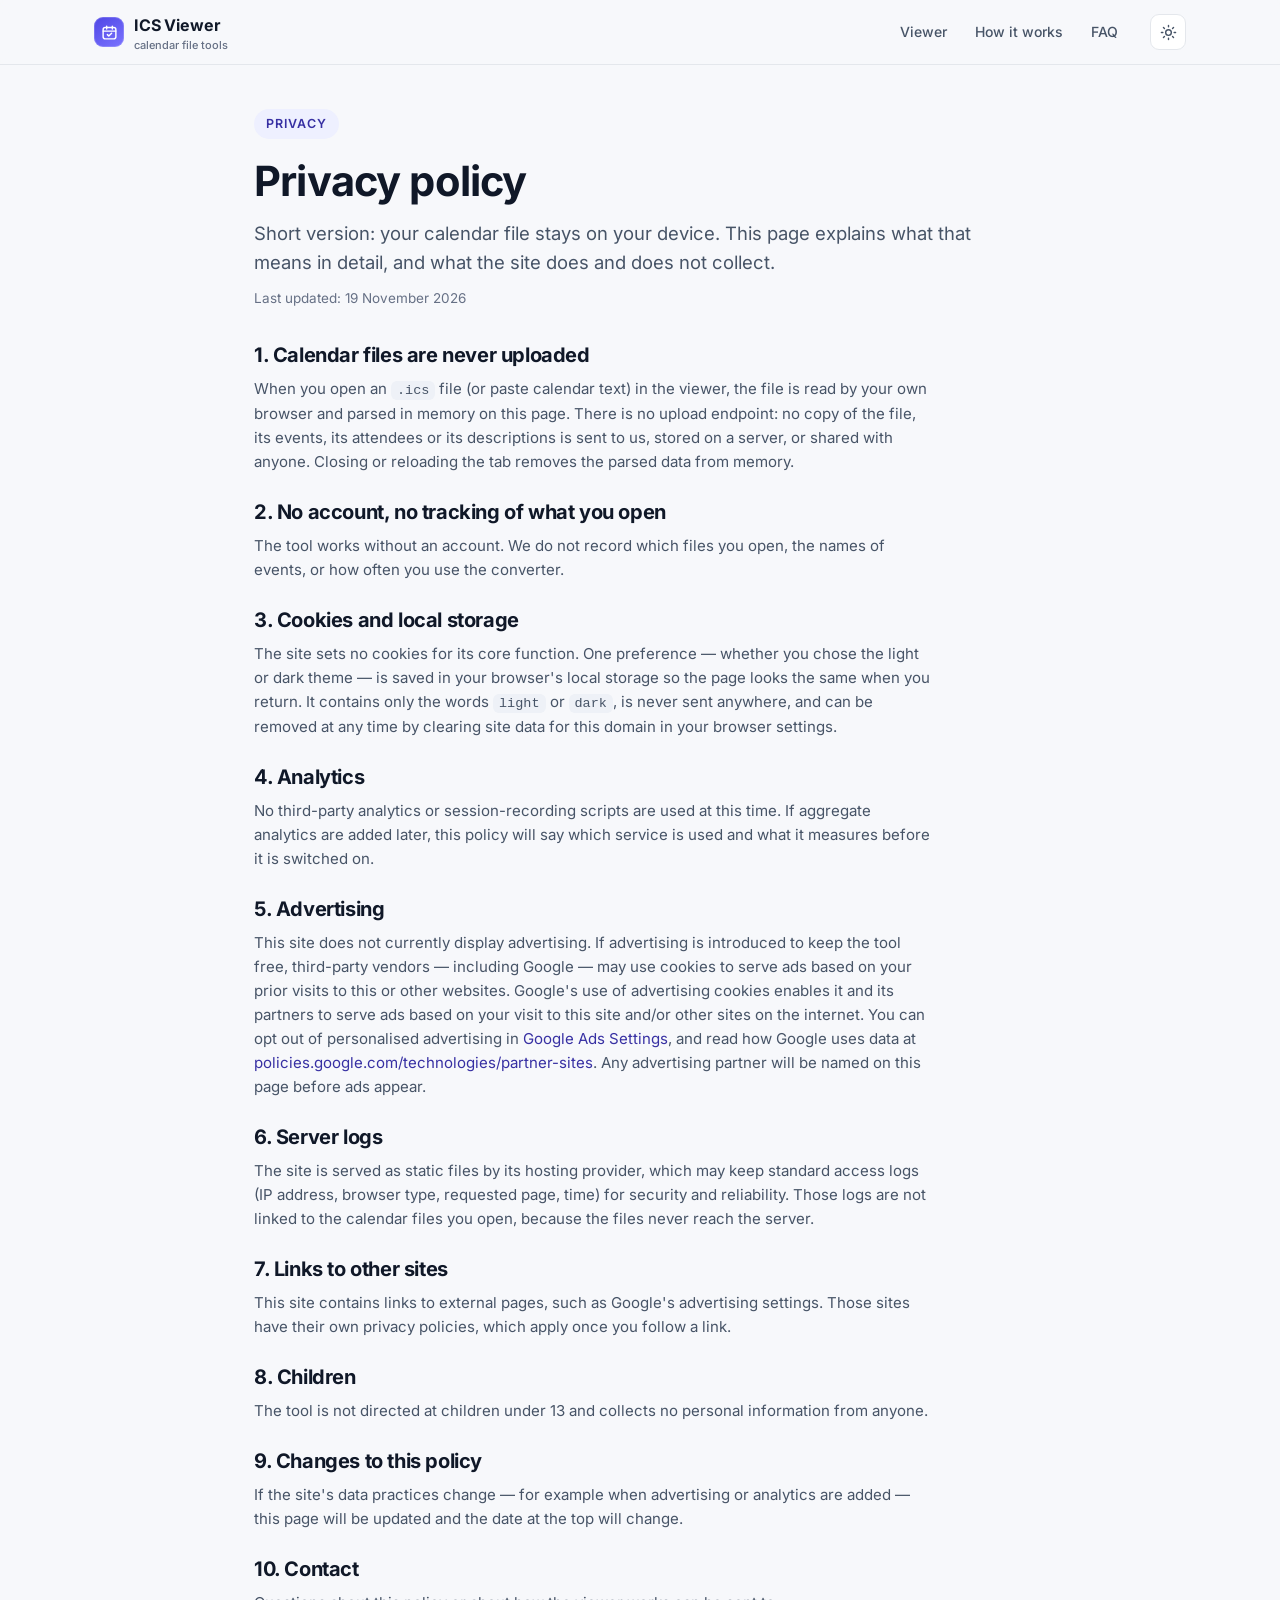
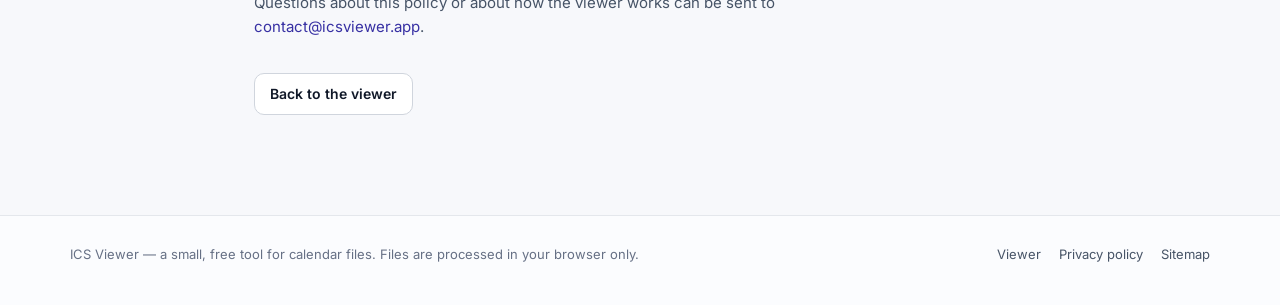
==== privacy.html @ 4d9de9e8 "ICS Viewer & Converter: static site for GitHub Pages Adds the English .ics viewer / RFC 5545 validat" ====
<!DOCTYPE html>
<html lang="en">
<head>
<meta charset="utf-8">
<meta name="viewport" content="width=device-width, initial-scale=1">
<title>Privacy Policy — ICS Viewer</title>
<meta name="description" content="How ICS Viewer handles calendar files: everything is parsed in your browser, nothing is uploaded, and no account is required.">
<link rel="canonical" href="https://marcj81.github.io/ics-viewer-online/privacy.html">
<meta name="robots" content="index, follow">
<meta name="color-scheme" content="light dark">
<meta name="theme-color" content="#4f46e5">
<link rel="icon" href="favicon.svg" type="image/svg+xml">
<link rel="preload" href="assets/fonts/inter-latin.woff2" as="font" type="font/woff2" crossorigin>
<link rel="stylesheet" href="assets/styles.css">
</head>
<body>
<header class="site-header">
  <div class="wrap header-inner">
    <a class="brand" href="./" aria-label="ICS Viewer home">
      <span class="brand-mark" aria-hidden="true">
        <svg viewBox="0 0 24 24" fill="none" stroke="currentColor" stroke-width="2" stroke-linecap="round" stroke-linejoin="round"><rect x="3" y="5" width="18" height="16" rx="3"/><path d="M8 3v4M16 3v4M3 10h18"/><path d="m9 15 2 2 4-4"/></svg>
      </span>
      <span>ICS Viewer<small>calendar file tools</small></span>
    </a>
    <nav class="site-nav" aria-label="Main navigation">
      <a href="index.html#converter">Viewer</a>
      <a href="index.html#how-it-works">How it works</a>
      <a href="index.html#faq">FAQ</a>
    </nav>
    <div class="header-actions">
      <button class="icon-btn" id="theme-toggle" type="button" aria-label="Switch colour theme">
        <svg viewBox="0 0 24 24" fill="none" stroke="currentColor" stroke-width="2" stroke-linecap="round" stroke-linejoin="round" aria-hidden="true"><circle cx="12" cy="12" r="4"/><path d="M12 2v2M12 20v2M4.9 4.9l1.4 1.4M17.7 17.7l1.4 1.4M2 12h2M20 12h2M4.9 19.1l1.4-1.4M17.7 6.3l1.4-1.4"/></svg>
      </button>
    </div>
  </div>
</header>

<main class="wrap" style="max-width: 820px; padding-top: 44px; padding-bottom: 60px">
  <p class="eyebrow">Privacy</p>
  <h1 style="font-size: clamp(1.9rem, 3.4vw, 2.6rem); margin-bottom: 12px">Privacy policy</h1>
  <p class="lede">Short version: your calendar file stays on your device. This page explains what that means
    in detail, and what the site does and does not collect.</p>
  <p style="color: var(--muted); font-size: 13.5px; margin-top: 10px">Last updated: 19 November 2026</p>

  <div class="prose" style="margin-top: 34px">
    <h2 style="font-size: 1.25rem; margin: 26px 0 10px">1. Calendar files are never uploaded</h2>
    <p>When you open an <code>.ics</code> file (or paste calendar text) in the viewer, the file is read by your
      own browser and parsed in memory on this page. There is no upload endpoint: no copy of the file, its
      events, its attendees or its descriptions is sent to us, stored on a server, or shared with anyone.
      Closing or reloading the tab removes the parsed data from memory.</p>

    <h2 style="font-size: 1.25rem; margin: 26px 0 10px">2. No account, no tracking of what you open</h2>
    <p>The tool works without an account. We do not record which files you open, the names of events, or how
      often you use the converter.</p>

    <h2 style="font-size: 1.25rem; margin: 26px 0 10px">3. Cookies and local storage</h2>
    <p>The site sets no cookies for its core function. One preference — whether you chose the light or dark
      theme — is saved in your browser's local storage so the page looks the same when you return. It contains
      only the words <code>light</code> or <code>dark</code>, is never sent anywhere, and can be removed at any
      time by clearing site data for this domain in your browser settings.</p>

    <h2 style="font-size: 1.25rem; margin: 26px 0 10px">4. Analytics</h2>
    <p>No third-party analytics or session-recording scripts are used at this time. If aggregate analytics are
      added later, this policy will say which service is used and what it measures before it is switched on.</p>

    <h2 style="font-size: 1.25rem; margin: 26px 0 10px">5. Advertising</h2>
    <p>This site does not currently display advertising. If advertising is introduced to keep the tool free,
      third-party vendors — including Google — may use cookies to serve ads based on your prior visits to this
      or other websites. Google's use of advertising cookies enables it and its partners to serve ads based on
      your visit to this site and/or other sites on the internet. You can opt out of personalised advertising
      in <a href="https://adssettings.google.com" rel="noopener nofollow" target="_blank">Google Ads Settings</a>,
      and read how Google uses data at
      <a href="https://policies.google.com/technologies/partner-sites" rel="noopener nofollow" target="_blank">policies.google.com/technologies/partner-sites</a>.
      Any advertising partner will be named on this page before ads appear.</p>

    <h2 style="font-size: 1.25rem; margin: 26px 0 10px">6. Server logs</h2>
    <p>The site is served as static files by its hosting provider, which may keep standard access logs
      (IP address, browser type, requested page, time) for security and reliability. Those logs are not linked
      to the calendar files you open, because the files never reach the server.</p>

    <h2 style="font-size: 1.25rem; margin: 26px 0 10px">7. Links to other sites</h2>
    <p>This site contains links to external pages, such as Google's advertising settings. Those sites have
      their own privacy policies, which apply once you follow a link.</p>

    <h2 style="font-size: 1.25rem; margin: 26px 0 10px">8. Children</h2>
    <p>The tool is not directed at children under 13 and collects no personal information from anyone.</p>

    <h2 style="font-size: 1.25rem; margin: 26px 0 10px">9. Changes to this policy</h2>
    <p>If the site's data practices change — for example when advertising or analytics are added — this page
      will be updated and the date at the top will change.</p>

    <h2 style="font-size: 1.25rem; margin: 26px 0 10px">10. Contact</h2>
    <!-- Replace this address with the site's own contact mailbox before publishing. -->
    <p>Questions about this policy or about how the viewer works can be sent to
      <a href="mailto:contact@icsviewer.app">contact@icsviewer.app</a>.</p>
  </div>

  <p style="margin-top: 34px"><a class="btn btn-outline" href="index.html">Back to the viewer</a></p>
</main>

<footer class="site-footer">
  <div class="footer-inner">
    <p>ICS Viewer — a small, free tool for calendar files. Files are processed in your browser only.</p>
    <nav class="footer-links" aria-label="Footer">
      <a href="index.html">Viewer</a>
      <a href="privacy.html">Privacy policy</a>
      <a href="sitemap.xml">Sitemap</a>
    </nav>
  </div>
</footer>

<script>
  (function () {
    var btn = document.getElementById('theme-toggle');
    var stored = null;
    try { stored = localStorage.getItem('icsv-theme'); } catch (e) { stored = null; }
    if (stored) document.documentElement.setAttribute('data-theme', stored);
    btn.addEventListener('click', function () {
      var current = document.documentElement.getAttribute('data-theme');
      var prefersDark = window.matchMedia && window.matchMedia('(prefers-color-scheme: dark)').matches;
      var isDark = current === 'dark' || (!current && prefersDark);
      var next = isDark ? 'light' : 'dark';
      document.documentElement.setAttribute('data-theme', next);
      try { localStorage.setItem('icsv-theme', next); } catch (e) {}
    });
  })();
</script>
</body>
</html>
---- assets/styles.css ----
/* ==========================================================================
   ICS Viewer & Converter — styles
   Hand-written CSS, no frameworks, no external fonts.
   ========================================================================== */

/* Self-hosted variable font (SIL Open Font License). No CDN: served from this folder. */
@font-face {
  font-family: "Inter";
  font-style: normal;
  font-weight: 400 700;
  font-display: swap;
  src: url("fonts/inter-latin.woff2") format("woff2");
  unicode-range: U+0000-00FF, U+0131, U+0152-0153, U+02BB-02BC, U+02C6, U+02DA, U+02DC,
    U+0304, U+0308, U+0329, U+2000-206F, U+20AC, U+2122, U+2191, U+2193, U+2212, U+2215, U+FEFF, U+FFFD;
}
@font-face {
  font-family: "Inter";
  font-style: normal;
  font-weight: 400 700;
  font-display: swap;
  src: url("fonts/inter-latin-ext.woff2") format("woff2");
  unicode-range: U+0100-02BA, U+02BD-02C5, U+02C7-02CC, U+02CE-02D7, U+02DD-02FF, U+0304,
    U+0308, U+0329, U+1D00-1DBF, U+1E00-1E9F, U+1EF2-1EFF, U+2020, U+20A0-20AB, U+20AD-20C4, U+2113,
    U+2C60-2C7F, U+A720-A7FF;
}

:root {
  --bg: #f7f8fb;
  --bg-soft: #eef1f7;
  --surface: #ffffff;
  --surface-2: #fbfcfe;
  --text: #101828;
  --text-soft: #475467;
  --muted: #667085;
  --border: #e4e7ec;
  --border-strong: #d0d5dd;
  --accent: #4f46e5;
  --accent-hover: #4338ca;
  --accent-soft: #eef0ff;
  --accent-text: #3730a3;
  --teal: #0f766e;
  --teal-soft: #e6f6f3;
  --amber: #b54708;
  --amber-soft: #fff4e5;
  --red: #b42318;
  --red-soft: #fef3f2;
  --green: #067647;
  --green-soft: #ecfdf3;
  --violet: #6941c6;
  --violet-soft: #f4f0ff;
  --shadow-sm: 0 1px 2px rgba(16, 24, 40, 0.05);
  --shadow-md: 0 1px 3px rgba(16, 24, 40, 0.06), 0 14px 34px -16px rgba(16, 24, 40, 0.18);
  --radius: 14px;
  --radius-lg: 20px;
  --font: "Inter", system-ui, -apple-system, BlinkMacSystemFont, "Segoe UI", Roboto,
    "Helvetica Neue", Arial, "Liberation Sans", "Noto Sans", "Apple SD Gothic Neo", "Noto Sans KR", sans-serif;
  --mono: ui-monospace, SFMono-Regular, "SF Mono", Menlo, Consolas, "Liberation Mono", monospace;
  --max: 1140px;
}

:root[data-theme="dark"],
:root:not([data-theme="light"]) {
  color-scheme: light;
}

@media (prefers-color-scheme: dark) {
  :root:not([data-theme="light"]) {
    --bg: #0b0f19;
    --bg-soft: #111827;
    --surface: #111827;
    --surface-2: #0f1523;
    --text: #f3f5f9;
    --text-soft: #c3cad6;
    --muted: #98a2b3;
    --border: #222b3a;
    --border-strong: #2f3a4c;
    --accent: #8b83ff;
    --accent-hover: #a29bff;
    --accent-soft: #1c1b3a;
    --accent-text: #c7c2ff;
    --teal: #5eead4;
    --teal-soft: #102a28;
    --amber: #fdb022;
    --amber-soft: #2a1f0c;
    --red: #fda29b;
    --red-soft: #2b1412;
    --green: #75e0a7;
    --green-soft: #0d2419;
    --violet: #c3b5fd;
    --violet-soft: #1e1a33;
    --shadow-sm: 0 1px 2px rgba(0, 0, 0, 0.4);
    --shadow-md: 0 1px 3px rgba(0, 0, 0, 0.5), 0 18px 40px -18px rgba(0, 0, 0, 0.8);
    color-scheme: dark;
  }
}

:root[data-theme="dark"] {
  --bg: #0b0f19;
  --bg-soft: #111827;
  --surface: #111827;
  --surface-2: #0f1523;
  --text: #f3f5f9;
  --text-soft: #c3cad6;
  --muted: #98a2b3;
  --border: #222b3a;
  --border-strong: #2f3a4c;
  --accent: #8b83ff;
  --accent-hover: #a29bff;
  --accent-soft: #1c1b3a;
  --accent-text: #c7c2ff;
  --teal: #5eead4;
  --teal-soft: #102a28;
  --amber: #fdb022;
  --amber-soft: #2a1f0c;
  --red: #fda29b;
  --red-soft: #2b1412;
  --green: #75e0a7;
  --green-soft: #0d2419;
  --violet: #c3b5fd;
  --violet-soft: #1e1a33;
  --shadow-sm: 0 1px 2px rgba(0, 0, 0, 0.4);
  --shadow-md: 0 1px 3px rgba(0, 0, 0, 0.5), 0 18px 40px -18px rgba(0, 0, 0, 0.8);
  color-scheme: dark;
}

*,
*::before,
*::after { box-sizing: border-box; }

[hidden] { display: none !important; }

html { -webkit-text-size-adjust: 100%; scroll-behavior: smooth; scroll-padding-top: 76px; }
@media (prefers-reduced-motion: reduce) {
  html { scroll-behavior: auto; }
  * { animation-duration: 0.001ms !important; transition-duration: 0.001ms !important; }
}

body {
  margin: 0;
  background: var(--bg);
  color: var(--text);
  font-family: var(--font);
  font-size: 16px;
  line-height: 1.6;
  -webkit-font-smoothing: antialiased;
}

h1, h2, h3, h4 { margin: 0; font-weight: 700; letter-spacing: -0.02em; line-height: 1.2; }
p { margin: 0; }
a { color: var(--accent-text); text-decoration: none; }
a:hover { text-decoration: underline; }
svg { display: block; }
button { font: inherit; color: inherit; }
:focus-visible {
  outline: 2px solid var(--accent);
  outline-offset: 2px;
  border-radius: 6px;
}

.wrap {
  width: 100%;
  max-width: var(--max);
  margin: 0 auto;
  padding: 0 24px;
}

.sr-only {
  position: absolute;
  width: 1px;
  height: 1px;
  padding: 0;
  margin: -1px;
  overflow: hidden;
  clip: rect(0 0 0 0);
  white-space: nowrap;
  border: 0;
}

.skip-link {
  position: absolute;
  left: 12px;
  top: -60px;
  z-index: 60;
  background: var(--surface);
  color: var(--text);
  padding: 10px 16px;
  border-radius: 10px;
  border: 1px solid var(--border);
  box-shadow: var(--shadow-md);
  transition: top 0.15s ease;
}
.skip-link:focus { top: 12px; }

/* ---------------------------------------------------------------- Header */

.site-header {
  position: sticky;
  top: 0;
  z-index: 40;
  backdrop-filter: saturate(160%) blur(10px);
  background: var(--bg);
  background: color-mix(in srgb, var(--bg) 82%, transparent);
  border-bottom: 1px solid var(--border);
}

.header-inner {
  display: flex;
  align-items: center;
  gap: 20px;
  height: 64px;
}

.brand {
  display: inline-flex;
  align-items: center;
  gap: 10px;
  font-weight: 700;
  font-size: 16px;
  letter-spacing: -0.01em;
  color: var(--text);
  white-space: nowrap;
}
.brand:hover { text-decoration: none; }
.brand-mark {
  width: 30px;
  height: 30px;
  border-radius: 9px;
  display: grid;
  place-items: center;
  background: linear-gradient(145deg, var(--accent), #7b74ff);
  color: #fff;
  box-shadow: inset 0 0 0 1px rgba(255, 255, 255, 0.18);
}
.brand-mark svg { width: 17px; height: 17px; }
.brand small {
  display: block;
  font-size: 11px;
  font-weight: 500;
  color: var(--muted);
  letter-spacing: 0;
  line-height: 1;
  margin-top: 2px;
}

.site-nav {
  display: flex;
  align-items: center;
  gap: 4px;
  margin-left: auto;
}
.site-nav a {
  color: var(--text-soft);
  font-size: 14px;
  font-weight: 500;
  padding: 8px 12px;
  border-radius: 8px;
}
.site-nav a:hover { background: var(--bg-soft); color: var(--text); text-decoration: none; }

.header-actions { display: flex; align-items: center; gap: 8px; }

.privacy-pill {
  display: inline-flex;
  align-items: center;
  gap: 6px;
  font-size: 12px;
  font-weight: 600;
  color: var(--green);
  background: var(--green-soft);
  border: 1px solid var(--border-strong);
  border: 1px solid color-mix(in srgb, var(--green) 22%, var(--border));
  padding: 5px 10px;
  border-radius: 999px;
  white-space: nowrap;
}
.privacy-pill svg { width: 13px; height: 13px; }

.icon-btn {
  width: 36px;
  height: 36px;
  display: grid;
  place-items: center;
  border-radius: 9px;
  border: 1px solid var(--border);
  background: var(--surface);
  color: var(--text-soft);
  cursor: pointer;
}
.icon-btn:hover { background: var(--bg-soft); color: var(--text); }
.icon-btn svg { width: 17px; height: 17px; }

/* ------------------------------------------------------------------ Hero */

.hero { padding: 52px 24px 8px; }

.eyebrow {
  display: inline-flex;
  align-items: center;
  gap: 8px;
  font-size: 12.5px;
  font-weight: 600;
  letter-spacing: 0.08em;
  text-transform: uppercase;
  color: var(--accent-text);
  background: var(--accent-soft);
  border-radius: 999px;
  padding: 5px 12px;
  margin-bottom: 18px;
}

.hero h1 {
  font-size: clamp(1.9rem, 3.5vw, 2.9rem);
  max-width: 25ch;
  line-height: 1.14;
  margin-bottom: 16px;
}
.hero h1 .hl {
  color: var(--accent-text);
  position: relative;
  white-space: nowrap;
}

.lede {
  font-size: clamp(1rem, 1.5vw, 1.15rem);
  color: var(--text-soft);
  max-width: 62ch;
}

.hero-points {
  display: flex;
  flex-wrap: wrap;
  gap: 8px 22px;
  margin: 22px 0 30px;
  padding: 0;
  list-style: none;
  font-size: 13.5px;
  color: var(--muted);
}
.hero-points li { display: inline-flex; align-items: center; gap: 7px; }
.hero-points svg { width: 15px; height: 15px; color: var(--green); flex: none; }

/* ------------------------------------------------------------- Tool card */

.tool-card {
  background: var(--surface);
  border: 1px solid var(--border);
  border-radius: var(--radius-lg);
  box-shadow: var(--shadow-md);
  padding: 18px;
  margin-bottom: 46px;
}

.dropzone {
  position: relative;
  display: grid;
  justify-items: center;
  gap: 10px;
  text-align: center;
  padding: 30px 22px 26px;
  border: 2px dashed var(--border-strong);
  border-radius: 16px;
  background: var(--surface-2);
  transition: border-color 0.15s ease, background 0.15s ease, transform 0.15s ease;
}
.dropzone.is-over {
  border-color: var(--accent);
  background: var(--accent-soft);
}
.dropzone-icon {
  width: 52px;
  height: 52px;
  border-radius: 14px;
  display: grid;
  place-items: center;
  background: var(--accent-soft);
  color: var(--accent-text);
}
.dropzone-icon svg { width: 24px; height: 24px; }
.dz-title { font-size: 17px; font-weight: 650; letter-spacing: -0.01em; }
.dz-sub { font-size: 13.5px; color: var(--muted); max-width: 46ch; }
.dz-sub strong { color: var(--text-soft); font-weight: 600; }
.dz-actions {
  display: flex;
  flex-wrap: wrap;
  justify-content: center;
  gap: 10px;
  margin-top: 8px;
}
.dz-hint { font-size: 12px; color: var(--muted); margin-top: 2px; }

/* Once results exist, the dropzone turns into a slim toolbar so the table leads. */
.tool-card.has-results .dropzone {
  display: flex;
  align-items: center;
  gap: 12px;
  flex-wrap: wrap;
  padding: 10px 14px;
  text-align: left;
  border-style: solid;
  border-width: 1px;
  border-radius: 12px;
}
.tool-card.has-results .dropzone-icon {
  width: 34px;
  height: 34px;
  border-radius: 9px;
  flex: none;
}
.tool-card.has-results .dropzone-icon svg { width: 17px; height: 17px; }
.tool-card.has-results .dz-title { font-size: 14px; font-weight: 600; }
.tool-card.has-results .dz-sub,
.tool-card.has-results .dz-hint { display: none; }
.tool-card.has-results .dz-actions { margin-top: 0; margin-left: auto; }
.tool-card.has-results .btn { padding: 7px 12px; font-size: 13px; }
.tool-card.has-results .tool-card-body { margin-top: 12px; }

/* ---------------------------------------------------------------- Buttons */

.btn {
  display: inline-flex;
  align-items: center;
  justify-content: center;
  gap: 7px;
  padding: 9px 15px;
  border-radius: 10px;
  border: 1px solid transparent;
  font-size: 14px;
  font-weight: 600;
  cursor: pointer;
  background: transparent;
  transition: background 0.14s ease, border-color 0.14s ease, color 0.14s ease;
  white-space: nowrap;
}
.btn svg { width: 15px; height: 15px; flex: none; }
.btn-primary {
  background: var(--accent);
  color: #fff;
  box-shadow: var(--shadow-sm);
}
.btn-primary:hover { background: var(--accent-hover); }
.btn-outline {
  background: var(--surface);
  border-color: var(--border-strong);
  color: var(--text);
}
.btn-outline:hover { background: var(--bg-soft); }
.btn-ghost { color: var(--text-soft); }
.btn-ghost:hover { background: var(--bg-soft); color: var(--text); }
.btn-small { padding: 7px 12px; font-size: 13px; }
.btn-quiet { color: var(--muted); }
.btn[disabled] { opacity: 0.45; cursor: not-allowed; }

/* ------------------------------------------------------------ Paste panel */

.paste-panel {
  margin-top: 14px;
  border: 1px solid var(--border);
  border-radius: var(--radius);
  background: var(--surface-2);
  padding: 16px;
}
.paste-panel label {
  display: block;
  font-size: 13px;
  font-weight: 600;
  color: var(--text-soft);
  margin-bottom: 8px;
}
.paste-panel textarea {
  width: 100%;
  min-height: 150px;
  resize: vertical;
  padding: 12px 14px;
  border-radius: 10px;
  border: 1px solid var(--border-strong);
  background: var(--surface);
  color: var(--text);
  font-family: var(--mono);
  font-size: 12.5px;
  line-height: 1.55;
}
.paste-actions { display: flex; gap: 10px; margin-top: 10px; flex-wrap: wrap; }

/* -------------------------------------------------------------- Empty state */

.empty-state {
  display: grid;
  justify-items: center;
  gap: 8px;
  text-align: center;
  padding: 34px 20px;
  color: var(--muted);
}
.empty-state h3 { font-size: 16px; color: var(--text); }
.empty-state p { font-size: 14px; max-width: 44ch; }

/* ------------------------------------------------------------ Source bar */

#results { padding-top: 4px; }

.source-bar {
  display: flex;
  align-items: center;
  gap: 12px;
  flex-wrap: wrap;
  padding: 10px 12px;
  border: 1px solid var(--border);
  background: var(--surface-2);
  border-radius: 12px;
  margin-bottom: 14px;
}
.source-chip {
  display: inline-flex;
  align-items: center;
  gap: 8px;
  font-size: 13.5px;
  font-weight: 600;
  min-width: 0;
}
.source-chip svg { width: 15px; height: 15px; color: var(--accent-text); flex: none; }
.source-chip .file-label {
  overflow: hidden;
  text-overflow: ellipsis;
  white-space: nowrap;
  max-width: 42ch;
}
.source-meta { font-size: 12.5px; color: var(--muted); font-weight: 500; }
.source-actions { margin-left: auto; display: flex; gap: 8px; flex-wrap: wrap; }

.badge {
  display: inline-flex;
  align-items: center;
  gap: 5px;
  font-size: 11px;
  font-weight: 700;
  letter-spacing: 0.03em;
  text-transform: uppercase;
  padding: 3px 8px;
  border-radius: 999px;
  border: 1px solid transparent;
  white-space: nowrap;
}
.badge-sample { background: var(--amber-soft); color: var(--amber); border-color: color-mix(in srgb, var(--amber) 25%, transparent); }
.badge-recurring { background: var(--violet-soft); color: var(--violet); }
.badge-allday { background: var(--accent-soft); color: var(--accent-text); }
.badge-cancelled { background: var(--red-soft); color: var(--red); }
.badge-tentative { background: var(--amber-soft); color: var(--amber); }
.badge-ok { background: var(--green-soft); color: var(--green); }
.badge-warn { background: var(--amber-soft); color: var(--amber); }
.badge-err { background: var(--red-soft); color: var(--red); }

/* ------------------------------------------------------------- Stat cards */

.stat-grid {
  display: grid;
  grid-template-columns: repeat(5, minmax(0, 1fr));
  gap: 10px;
  margin-bottom: 16px;
}
.stat {
  border: 1px solid var(--border);
  background: var(--surface);
  border-radius: 12px;
  padding: 13px 14px;
  min-width: 0;
}
.stat-label {
  display: block;
  font-size: 11.5px;
  font-weight: 600;
  letter-spacing: 0.05em;
  text-transform: uppercase;
  color: var(--muted);
  margin-bottom: 5px;
}
.stat-value {
  display: block;
  font-size: 19px;
  font-weight: 700;
  letter-spacing: -0.02em;
  line-height: 1.25;
  overflow-wrap: anywhere;
}
.stat-value.small { font-size: 14px; font-weight: 650; line-height: 1.5; }
.stat-sub { display: block; font-size: 12px; color: var(--muted); margin-top: 3px; }

/* ---------------------------------------------------------------- Tabs */

.result-tabs {
  display: flex;
  gap: 4px;
  border-bottom: 1px solid var(--border);
  margin-bottom: 14px;
  overflow-x: auto;
}
.result-tabs button {
  position: relative;
  display: inline-flex;
  align-items: center;
  gap: 7px;
  padding: 11px 14px;
  border: 0;
  background: none;
  color: var(--muted);
  font-size: 14px;
  font-weight: 600;
  cursor: pointer;
  white-space: nowrap;
  border-bottom: 2px solid transparent;
  margin-bottom: -1px;
}
.result-tabs button:hover { color: var(--text); }
.result-tabs button[aria-selected="true"] { color: var(--text); border-bottom-color: var(--accent); }
.result-tabs .count {
  font-size: 12px;
  font-weight: 700;
  background: var(--bg-soft);
  color: var(--text-soft);
  border-radius: 999px;
  padding: 1px 7px;
}
.result-tabs .count.is-error { background: var(--red-soft); color: var(--red); }
.result-tabs .count.is-warn { background: var(--amber-soft); color: var(--amber); }

/* -------------------------------------------------------------- Toolbar */

.toolbar {
  display: flex;
  flex-wrap: wrap;
  gap: 8px;
  align-items: center;
  margin-bottom: 12px;
}
.search {
  position: relative;
  flex: 1 1 220px;
  min-width: 180px;
}
.search svg {
  position: absolute;
  left: 11px;
  top: 50%;
  transform: translateY(-50%);
  width: 15px;
  height: 15px;
  color: var(--muted);
  pointer-events: none;
}
.search input {
  width: 100%;
  padding: 9px 12px 9px 34px;
  border-radius: 10px;
  border: 1px solid var(--border-strong);
  background: var(--surface);
  color: var(--text);
  font-size: 14px;
}
.search input::placeholder { color: var(--muted); }

.select-wrap { position: relative; display: inline-flex; }
.select-wrap select {
  appearance: none;
  padding: 9px 30px 9px 11px;
  border-radius: 10px;
  border: 1px solid var(--border-strong);
  background: var(--surface);
  color: var(--text);
  font-size: 13.5px;
  font-weight: 500;
  cursor: pointer;
}
.select-wrap::after {
  content: "";
  position: absolute;
  right: 11px;
  top: 50%;
  width: 6px;
  height: 6px;
  border-right: 1.6px solid var(--muted);
  border-bottom: 1.6px solid var(--muted);
  transform: translateY(-70%) rotate(45deg);
  pointer-events: none;
}

.export-bar {
  display: flex;
  align-items: center;
  gap: 10px;
  flex-wrap: wrap;
  padding: 8px 10px 8px 14px;
  margin-bottom: 12px;
  border: 1px solid var(--border);
  border-radius: 12px;
  background: var(--surface-2);
}
.export-label {
  font-size: 12.5px;
  font-weight: 600;
  letter-spacing: 0.01em;
  color: var(--muted);
}
.export-label #export-scope { color: var(--text-soft); }

.export-group {
  display: flex;
  align-items: center;
  gap: 8px;
  margin-left: auto;
  flex-wrap: wrap;
}
.bom-check {
  display: inline-flex;
  align-items: center;
  gap: 6px;
  font-size: 12.5px;
  color: var(--muted);
  cursor: pointer;
  user-select: none;
}
.bom-check input { accent-color: var(--accent); width: 14px; height: 14px; }

.icon-action {
  display: inline-flex;
  align-items: center;
  gap: 6px;
  padding: 7px 11px;
  border-radius: 9px;
  border: 1px solid var(--border-strong);
  background: var(--surface);
  font-size: 13px;
  font-weight: 600;
  color: var(--text-soft);
  cursor: pointer;
}
.icon-action:hover { background: var(--bg-soft); color: var(--text); }
.icon-action svg { width: 14px; height: 14px; }

/* ---------------------------------------------------------------- Table */

.table-wrap {
  border: 1px solid var(--border);
  border-radius: 12px;
  overflow: hidden;
  background: var(--surface);
}
table.events {
  width: 100%;
  border-collapse: collapse;
  font-size: 14px;
  table-layout: fixed;
}
table.events thead th {
  background: var(--surface-2);
  text-align: left;
  font-size: 11.5px;
  font-weight: 700;
  letter-spacing: 0.05em;
  text-transform: uppercase;
  color: var(--muted);
  padding: 10px 14px;
  border-bottom: 1px solid var(--border);
}
table.events tbody tr { cursor: pointer; }
table.events tbody tr:hover { background: var(--bg-soft); }
table.events tbody tr + tr td { border-top: 1px solid var(--border); }
table.events td {
  padding: 10px 14px;
  vertical-align: top;
  overflow-wrap: anywhere;
}
table.events .col-when { width: 25%; }
table.events .col-when .when-primary { font-weight: 600; white-space: nowrap; }
table.events .col-when .when-secondary { font-size: 12px; color: var(--muted); margin-top: 2px; }
table.events .col-event { width: auto; }
table.events .summary { font-weight: 600; letter-spacing: -0.01em; }
table.events .where { font-size: 12.5px; color: var(--muted); margin-top: 3px; display: flex; align-items: center; gap: 5px; }
table.events .where svg { width: 12px; height: 12px; flex: none; }
table.events .badges { display: flex; flex-wrap: wrap; gap: 5px; margin-top: 6px; }
table.events .col-duration { width: 15%; color: var(--text-soft); font-size: 13px; }
table.events .col-calendar { width: 14%; color: var(--muted); font-size: 12.5px; }
.table-wrap.single-source .col-calendar { display: none; }
table.events .row-end { width: 26px; }
table.events .chev { color: var(--muted); }
table.events .chev svg { width: 15px; height: 15px; }
table.events tbody tr.is-cancelled .summary { text-decoration: line-through; color: var(--muted); }
table.events tbody tr.is-selected { background: var(--accent-soft); }

.table-note {
  font-size: 12.5px;
  color: var(--muted);
  margin-top: 10px;
  line-height: 1.55;
}
.table-note code {
  font-family: var(--mono);
  font-size: 11.5px;
  background: var(--bg-soft);
  padding: 1px 5px;
  border-radius: 5px;
}

/* --------------------------------------------------------- Mobile cards */

.event-cards { display: none; list-style: none; margin: 0; padding: 0; }
.event-card {
  text-align: left;
  width: 100%;
  border: 1px solid var(--border);
  background: var(--surface);
  border-radius: 12px;
  padding: 13px 14px;
  cursor: pointer;
  display: grid;
  gap: 6px;
}
.event-card + .event-card { margin-top: 8px; }
.event-card .ec-when { font-size: 12px; font-weight: 600; color: var(--accent-text); }
.event-card .ec-summary { font-size: 15px; font-weight: 650; letter-spacing: -0.01em; }
.event-card .ec-meta { font-size: 12.5px; color: var(--muted); display: flex; gap: 10px; flex-wrap: wrap; }
.event-card .badges { display: flex; gap: 5px; flex-wrap: wrap; }

/* ------------------------------------------------------------ Validation */

.val-summary {
  display: flex;
  align-items: center;
  gap: 14px;
  flex-wrap: wrap;
  border: 1px solid var(--border);
  border-radius: 12px;
  padding: 16px 18px;
  background: var(--surface);
  margin-bottom: 14px;
}
.val-summary.pass { border-left: 4px solid var(--green); }
.val-summary.warning { border-left: 4px solid var(--amber); }
.val-summary.error { border-left: 4px solid var(--red); }
.val-icon {
  width: 38px;
  height: 38px;
  border-radius: 50%;
  display: grid;
  place-items: center;
  flex: none;
}
.val-summary.pass .val-icon { background: var(--green-soft); color: var(--green); }
.val-summary.warning .val-icon { background: var(--amber-soft); color: var(--amber); }
.val-summary.error .val-icon { background: var(--red-soft); color: var(--red); }
.val-icon svg { width: 20px; height: 20px; }
.val-copy h3 { font-size: 16px; margin-bottom: 2px; }
.val-copy p { font-size: 13.5px; color: var(--muted); }
.val-counts { margin-left: auto; display: flex; gap: 8px; flex-wrap: wrap; }

.val-list { list-style: none; margin: 0; padding: 0; display: grid; gap: 8px; }
.val-item {
  display: grid;
  grid-template-columns: 22px 1fr;
  gap: 10px;
  padding: 12px 14px;
  border: 1px solid var(--border);
  border-radius: 11px;
  background: var(--surface);
  font-size: 13.5px;
}
.val-item .vi-icon { margin-top: 1px; }
.val-item .vi-icon svg { width: 17px; height: 17px; }
.val-item.error { border-left: 3px solid var(--red); }
.val-item.warn { border-left: 3px solid var(--amber); }
.val-item.pass { border-left: 3px solid var(--green); }
.val-item .vi-title { font-weight: 650; letter-spacing: -0.01em; }
.val-item .vi-msg { color: var(--text-soft); margin-top: 2px; }
.val-item .vi-tag {
  font-size: 10.5px;
  font-weight: 700;
  text-transform: uppercase;
  letter-spacing: 0.05em;
  color: var(--muted);
  margin-left: 6px;
}
.val-item.pass .vi-msg { color: var(--muted); }
.val-group-title {
  font-size: 12px;
  font-weight: 700;
  letter-spacing: 0.06em;
  text-transform: uppercase;
  color: var(--muted);
  margin: 16px 0 8px;
}

/* ---------------------------------------------------------------- Dialog */

dialog.event-dialog {
  width: min(560px, calc(100vw - 32px));
  max-height: min(84vh, 760px);
  padding: 0;
  border: 1px solid var(--border);
  border-radius: 18px;
  background: var(--surface);
  color: var(--text);
  box-shadow: 0 30px 70px -20px rgba(16, 24, 40, 0.45);
  overflow: hidden;
}
dialog.event-dialog::backdrop { background: rgba(16, 24, 40, 0.45); backdrop-filter: blur(2px); }
.dialog-head {
  display: flex;
  align-items: flex-start;
  gap: 12px;
  padding: 18px 20px 14px;
  border-bottom: 1px solid var(--border);
}
.dialog-head h3 { font-size: 17px; line-height: 1.35; }
.dialog-head .badges { display: flex; gap: 5px; flex-wrap: wrap; margin-top: 8px; }
.dialog-close {
  margin-left: auto;
  width: 32px;
  height: 32px;
  border-radius: 8px;
  border: 1px solid var(--border);
  background: var(--surface);
  color: var(--muted);
  display: grid;
  place-items: center;
  cursor: pointer;
  flex: none;
}
.dialog-close:hover { background: var(--bg-soft); color: var(--text); }
.dialog-close svg { width: 15px; height: 15px; }
.dialog-body { padding: 16px 20px 22px; overflow-y: auto; max-height: calc(84vh - 90px); }
.detail-grid { display: grid; grid-template-columns: 108px 1fr; gap: 9px 14px; font-size: 13.5px; }
.detail-grid dt { color: var(--muted); font-weight: 600; font-size: 12.5px; }
.detail-grid dd { margin: 0; overflow-wrap: anywhere; }
.detail-block { margin-top: 16px; }
.detail-block h4 {
  font-size: 11.5px;
  font-weight: 700;
  letter-spacing: 0.06em;
  text-transform: uppercase;
  color: var(--muted);
  margin-bottom: 6px;
}
.detail-block .body-text {
  white-space: pre-wrap;
  font-size: 13.5px;
  color: var(--text-soft);
  background: var(--surface-2);
  border: 1px solid var(--border);
  border-radius: 10px;
  padding: 11px 13px;
}
.people { list-style: none; margin: 0; padding: 0; display: grid; gap: 6px; font-size: 13px; }
.people li { display: flex; gap: 8px; align-items: baseline; flex-wrap: wrap; }
.people .role { font-size: 11px; color: var(--muted); text-transform: uppercase; letter-spacing: 0.04em; }
.people .email { font-size: 12px; color: var(--muted); text-transform: none; letter-spacing: 0; }
.dialog-issues { list-style: none; margin: 0; padding: 0; display: grid; gap: 6px; }
.dialog-issues li { font-size: 12.5px; padding: 8px 10px; border-radius: 8px; }
.dialog-issues .error { background: var(--red-soft); color: var(--red); }
.dialog-issues .warning { background: var(--amber-soft); color: var(--amber); }

/* ---------------------------------------------------------------- Toast */

.toast {
  position: fixed;
  right: 24px;
  bottom: 24px;
  transform: translateY(16px);
  background: var(--text);
  color: var(--bg);
  font-size: 13.5px;
  font-weight: 600;
  padding: 11px 18px;
  border-radius: 11px;
  box-shadow: var(--shadow-md);
  opacity: 0;
  pointer-events: none;
  transition: opacity 0.2s ease, transform 0.2s ease;
  z-index: 80;
  max-width: calc(100vw - 32px);
  text-align: center;
}
.toast.show { opacity: 1; transform: translateY(0); }

/* ------------------------------------------------------------ Editorial */

.section { padding: 56px 24px; }
.section-head { max-width: 60ch; margin-bottom: 26px; }
.section-head h2 { font-size: clamp(1.5rem, 2.6vw, 2rem); margin-bottom: 10px; }
.section-head p { color: var(--text-soft); font-size: 15.5px; }

.feature-grid {
  display: grid;
  grid-template-columns: repeat(4, minmax(0, 1fr));
  gap: 14px;
}
.feature {
  border: 1px solid var(--border);
  background: var(--surface);
  border-radius: 14px;
  padding: 20px 18px;
}
.feature-icon {
  width: 38px;
  height: 38px;
  border-radius: 10px;
  display: grid;
  place-items: center;
  background: var(--accent-soft);
  color: var(--accent-text);
  margin-bottom: 12px;
}
.feature-icon svg { width: 19px; height: 19px; }
.feature h3 { font-size: 15px; margin-bottom: 6px; }
.feature p { font-size: 13.5px; color: var(--muted); line-height: 1.6; }

.steps {
  display: grid;
  grid-template-columns: repeat(3, minmax(0, 1fr));
  gap: 16px;
  counter-reset: step;
  list-style: none;
  padding: 0;
  margin: 0;
}
.steps li {
  position: relative;
  padding: 20px 18px 18px 18px;
  border: 1px solid var(--border);
  background: var(--surface);
  border-radius: 14px;
}
.steps li::before {
  counter-increment: step;
  content: counter(step);
  display: inline-grid;
  place-items: center;
  width: 26px;
  height: 26px;
  border-radius: 8px;
  background: var(--accent);
  color: #fff;
  font-size: 13px;
  font-weight: 700;
  margin-bottom: 10px;
}
.steps h3 { font-size: 15px; margin-bottom: 6px; }
.steps p { font-size: 13.5px; color: var(--muted); }

.prose { max-width: 68ch; }
.prose p + p { margin-top: 14px; }
.prose p { color: var(--text-soft); font-size: 15px; }
.prose code {
  font-family: var(--mono);
  font-size: 0.9em;
  background: var(--bg-soft);
  padding: 2px 6px;
  border-radius: 6px;
}

.props-table {
  width: 100%;
  border-collapse: collapse;
  font-size: 14px;
  border: 1px solid var(--border);
  border-radius: 12px;
  overflow: hidden;
  background: var(--surface);
}
.props-table th, .props-table td {
  text-align: left;
  padding: 11px 14px;
  border-bottom: 1px solid var(--border);
  vertical-align: top;
}
.props-table thead th {
  background: var(--surface-2);
  font-size: 11.5px;
  letter-spacing: 0.05em;
  text-transform: uppercase;
  color: var(--muted);
}
.props-table tr:last-child td { border-bottom: 0; }
.props-table code { font-family: var(--mono); font-size: 12.5px; font-weight: 600; color: var(--text); }
.props-table td:last-child { color: var(--muted); }

.faq-list { display: grid; gap: 10px; max-width: 78ch; }
.faq-item {
  border: 1px solid var(--border);
  background: var(--surface);
  border-radius: 12px;
  padding: 0 18px;
}
.faq-item summary {
  cursor: pointer;
  padding: 16px 0;
  font-size: 15px;
  font-weight: 650;
  letter-spacing: -0.01em;
  list-style: none;
  display: flex;
  align-items: center;
  gap: 12px;
}
.faq-item summary::-webkit-details-marker { display: none; }
.faq-item summary::after {
  content: "";
  margin-left: auto;
  width: 8px;
  height: 8px;
  border-right: 1.8px solid var(--muted);
  border-bottom: 1.8px solid var(--muted);
  transform: rotate(45deg);
  transition: transform 0.15s ease;
  flex: none;
}
.faq-item[open] summary::after { transform: rotate(225deg); }
.faq-item p { padding: 0 0 16px; font-size: 14px; color: var(--text-soft); max-width: 70ch; }

/* ---------------------------------------------------------------- Footer */

.site-footer {
  border-top: 1px solid var(--border);
  margin-top: 40px;
  padding: 28px 24px 40px;
  background: var(--surface-2);
}
.footer-inner {
  max-width: var(--max);
  margin: 0 auto;
  display: flex;
  flex-wrap: wrap;
  gap: 16px 28px;
  align-items: center;
  justify-content: space-between;
  font-size: 13px;
  color: var(--muted);
}
.footer-links { display: flex; gap: 18px; flex-wrap: wrap; }
.footer-links a { color: var(--text-soft); }

/* -------------------------------------------------------------- Responsive */

@media (max-width: 1000px) {
  .stat-grid { grid-template-columns: repeat(3, minmax(0, 1fr)); }
  .feature-grid { grid-template-columns: repeat(2, minmax(0, 1fr)); }
}

@media (max-width: 860px) {
  .site-nav { display: none; }
  .hero { padding-top: 36px; }
  .tool-card { padding: 13px; border-radius: 16px; }
  .export-group { margin-left: 0; width: 100%; }
}

@media (max-width: 760px) {
  .wrap { padding: 0 16px; }
  .hero { padding: 28px 16px 0; }
  .section { padding: 40px 16px; }
  .table-wrap { display: none; }
  .event-cards { display: block; }
  .stat-grid { grid-template-columns: repeat(2, minmax(0, 1fr)); }
  .stat-grid .stat:last-child { grid-column: 1 / -1; }
  .source-actions { margin-left: 0; width: 100%; justify-content: flex-end; }
  .export-group { margin-left: 0; width: 100%; }
  .export-label { width: 100%; }
  .tool-card.has-results .dz-actions { margin-left: 0; width: 100%; }
  .tool-card.has-results .dz-actions .btn { flex: 1 1 auto; }
  .search { flex-basis: 100%; }
  .select-wrap { flex: 1 1 calc(50% - 4px); }
  .select-wrap select { width: 100%; }
  .steps { grid-template-columns: 1fr; }
  /* Supported-fields table stacks into labelled blocks on a phone. */
  .props-table, .props-table tbody, .props-table tr, .props-table td { display: block; width: 100%; }
  .props-table thead { display: none; }
  .props-table tr { padding: 13px 14px; border-bottom: 1px solid var(--border); }
  .props-table tr:last-child { border-bottom: 0; }
  .props-table td { padding: 0; border: 0; white-space: normal; }
  .props-table td:first-child { font-weight: 600; margin-bottom: 3px; }
  .props-table td:nth-child(2) { color: var(--text-soft); }
  .props-table td:last-child { color: var(--muted); font-size: 12.5px; margin-top: 3px; }
  .dropzone { padding: 28px 16px 24px; }
  .dialog-body { max-height: calc(90vh - 90px); }
  dialog.event-dialog { width: calc(100vw - 20px); max-height: 90vh; }
  .detail-grid { grid-template-columns: 1fr; gap: 0; }
  .detail-grid dt { margin-top: 11px; }
  .detail-grid dt:first-of-type { margin-top: 0; }
  .detail-grid dd { margin-bottom: 2px; }
  .toast { left: 16px; right: 16px; bottom: 16px; }
  .footer-inner { flex-direction: column; align-items: flex-start; }
  table.events thead th { top: 0; }
}

@media (max-width: 460px) {
  .dz-actions { width: 100%; }
  .dz-actions .btn { flex: 1 1 auto; }
  .stat-grid { grid-template-columns: 1fr 1fr; }
  .stat-value { font-size: 17px; }
  .privacy-pill span { display: none; }
  .header-inner { gap: 10px; }
}

/* Print: the calendar table is the useful part. */
@media print {
  .site-header, .hero-points, .tool-card .dropzone, .dz-actions, .toolbar,
  .export-group, .site-footer, .section, .toast, .result-tabs { display: none !important; }
  .table-wrap { display: block !important; border: 0; }
  body { background: #fff; color: #000; }
}
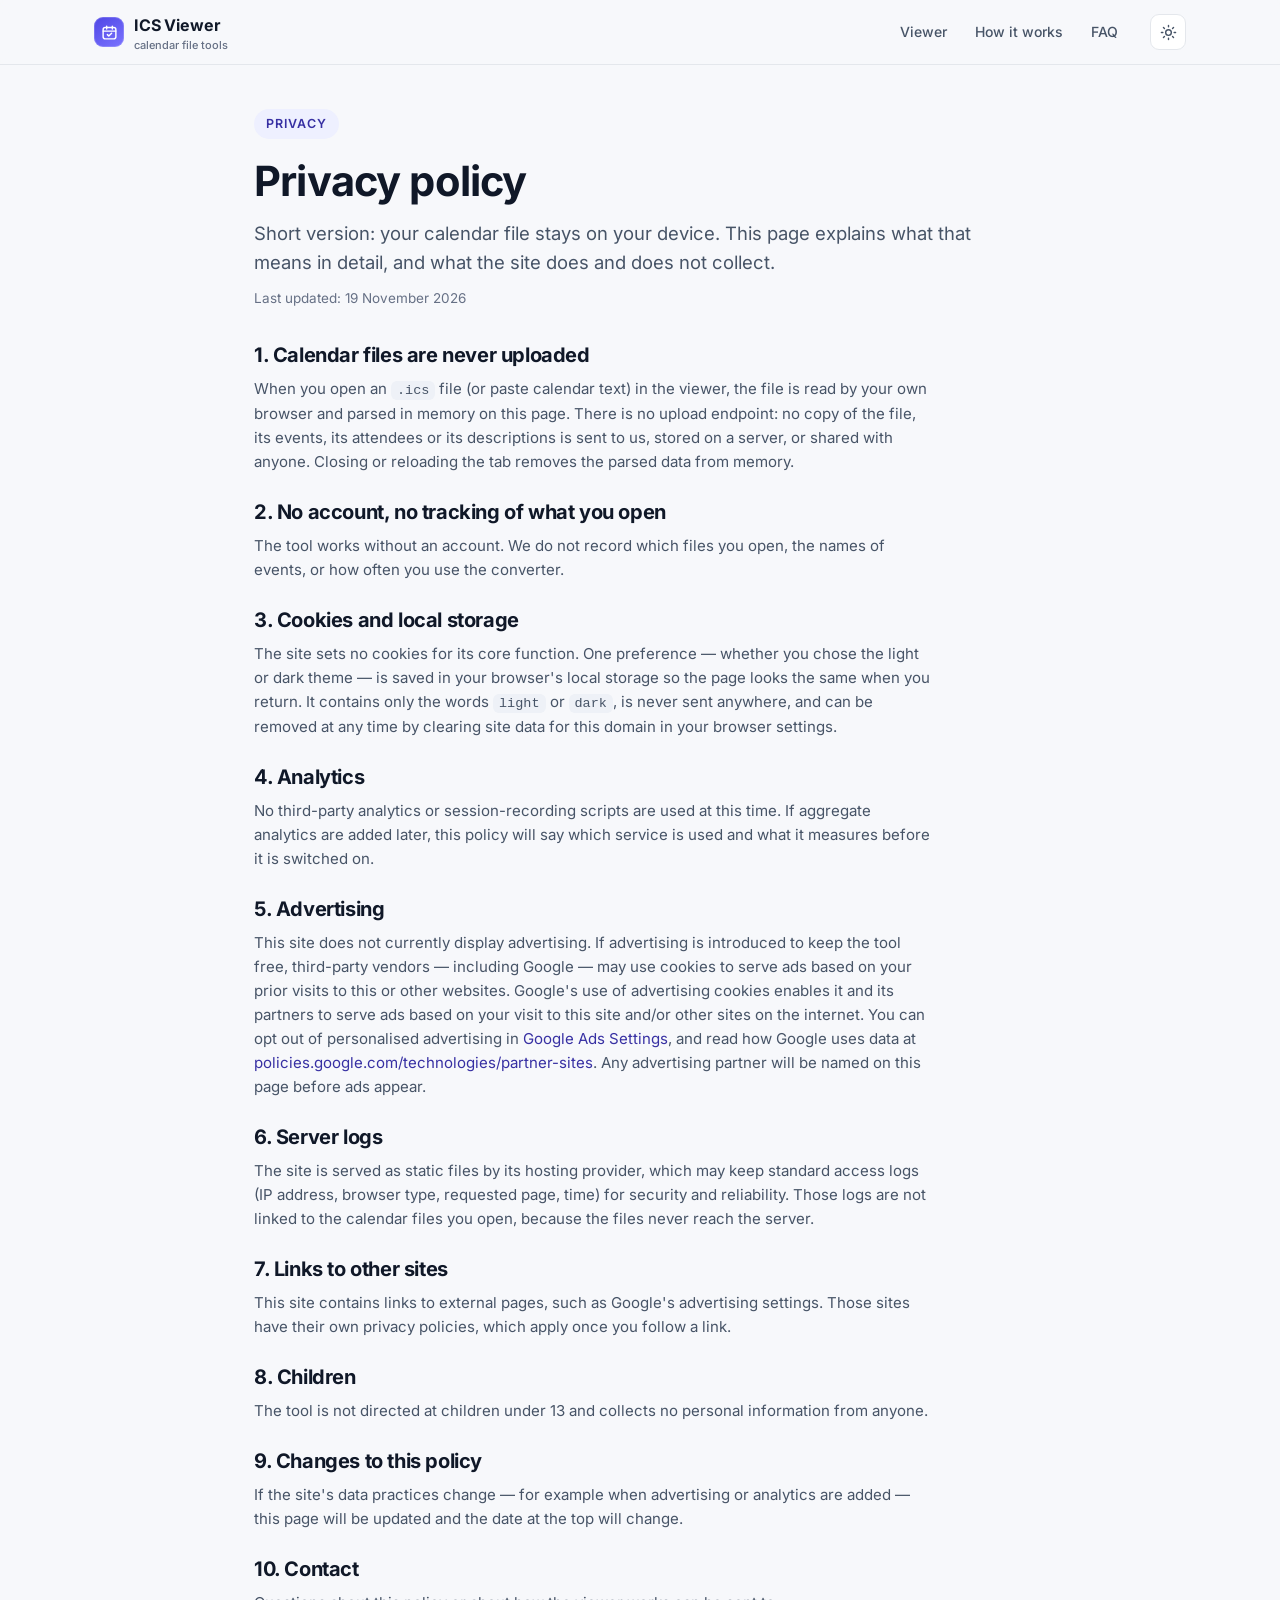
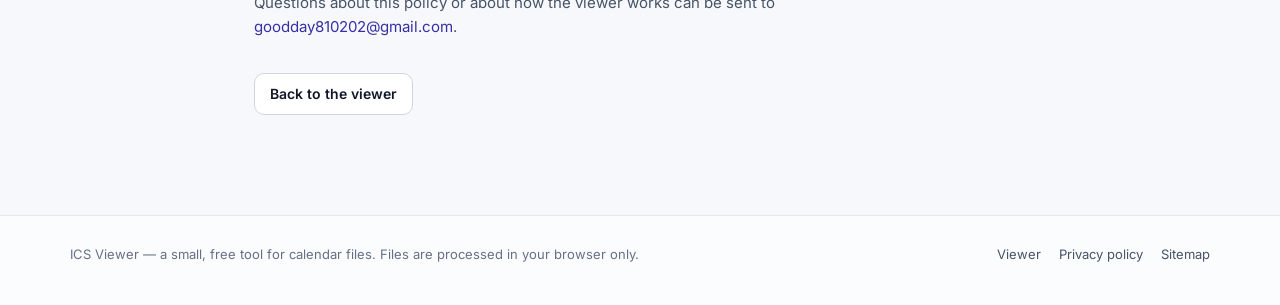
==== commit cecf7e01: "Set privacy contact email to goodday810202@gmail.com" ====
--- a/privacy.html
+++ b/privacy.html
@@ -90,9 +90,8 @@
       will be updated and the date at the top will change.</p>
 
     <h2 style="font-size: 1.25rem; margin: 26px 0 10px">10. Contact</h2>
-    <!-- Replace this address with the site's own contact mailbox before publishing. -->
     <p>Questions about this policy or about how the viewer works can be sent to
-      <a href="mailto:contact@icsviewer.app">contact@icsviewer.app</a>.</p>
+      <a href="mailto:goodday810202@gmail.com">goodday810202@gmail.com</a>.</p>
   </div>
 
   <p style="margin-top: 34px"><a class="btn btn-outline" href="index.html">Back to the viewer</a></p>
